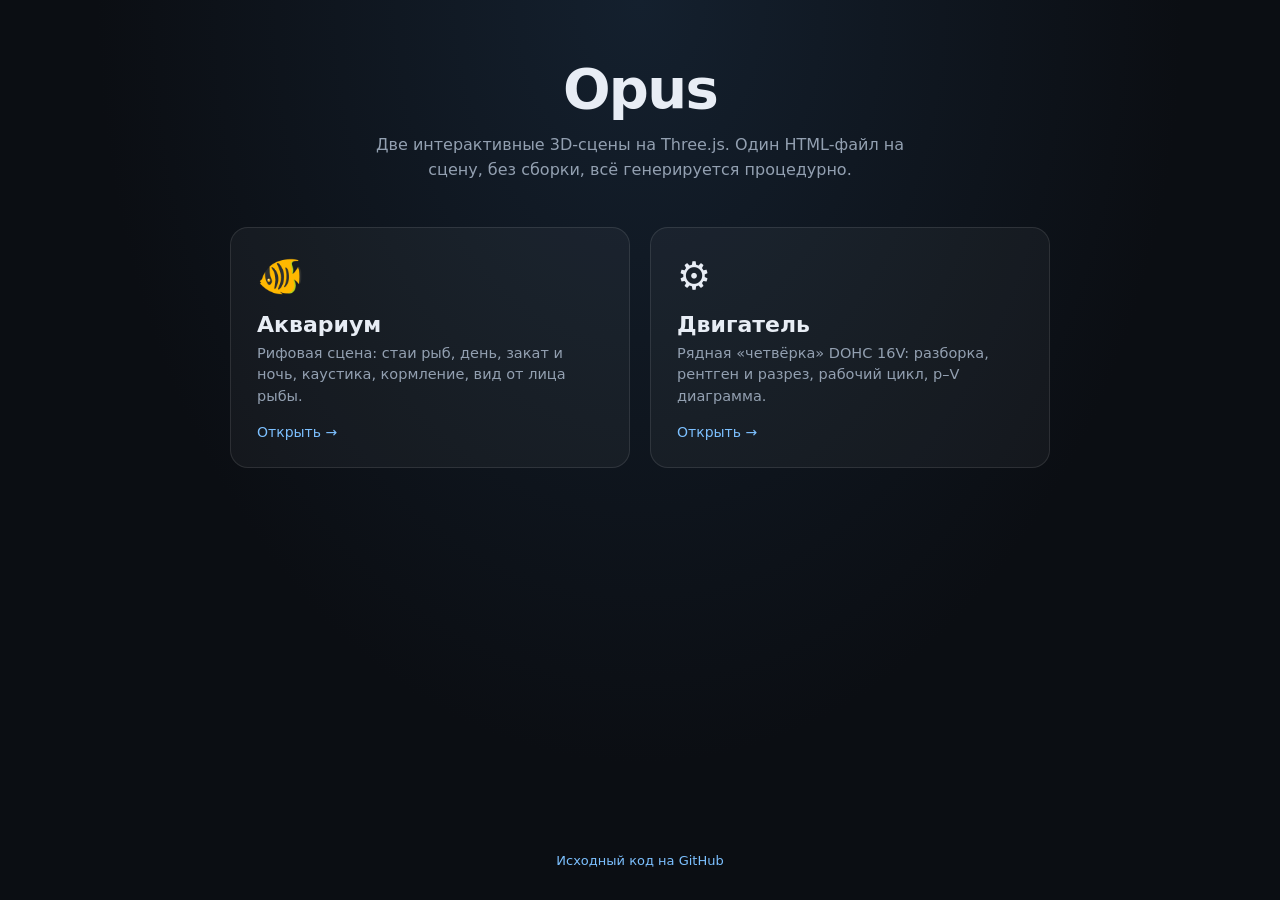
==== index.html @ bc91cc4a "Initial commit" ====
<!DOCTYPE html>
<html lang="ru">
<head>
<meta charset="utf-8">
<meta name="viewport" content="width=device-width,initial-scale=1">
<title>Opus · интерактивные 3D-сцены</title>
<meta name="description" content="Две интерактивные 3D-сцены на Three.js: аквариум и четырёхтактный двигатель.">
<style>
  :root{--bg:#0b0e13;--txt:#e8edf5;--muted:#93a0b1;--card:rgba(255,255,255,.04);--stroke:rgba(255,255,255,.1)}
  *{box-sizing:border-box}
  html,body{margin:0;min-height:100%;background:var(--bg);color:var(--txt);
    font-family:Inter,"Segoe UI",system-ui,-apple-system,Roboto,Helvetica,Arial,sans-serif;-webkit-font-smoothing:antialiased}
  body{background:radial-gradient(ellipse at 50% 0%,#14202e 0%,#0b0e13 60%) no-repeat;min-height:100vh;
    display:flex;flex-direction:column;align-items:center;padding:56px 20px 32px}
  h1{margin:0;font-size:clamp(34px,6vw,56px);letter-spacing:-.03em}
  p.lead{margin:12px 0 0;max-width:560px;text-align:center;color:var(--muted);line-height:1.55;font-size:16px}
  .grid{margin-top:44px;display:grid;grid-template-columns:repeat(auto-fit,minmax(280px,1fr));gap:20px;width:100%;max-width:820px}
  a.card{display:block;padding:26px;border-radius:18px;background:var(--card);border:1px solid var(--stroke);
    color:inherit;text-decoration:none;transition:transform .2s,border-color .2s,background .2s}
  a.card:hover{transform:translateY(-3px);border-color:rgba(120,190,255,.5);background:rgba(255,255,255,.07)}
  .emoji{font-size:38px}
  h2{margin:14px 0 6px;font-size:22px}
  .card p{margin:0;color:var(--muted);line-height:1.5;font-size:14.5px}
  .go{display:inline-block;margin-top:16px;font-size:14px;color:#7cc0ff}
  footer{margin-top:auto;padding-top:48px;color:var(--muted);font-size:13px}
  footer a{color:#7cc0ff;text-decoration:none}
</style>
</head>
<body>
  <h1>Opus</h1>
  <p class="lead">Две интерактивные 3D-сцены на Three.js. Один HTML-файл на сцену, без сборки, всё генерируется процедурно.</p>
  <div class="grid">
    <a class="card" href="Akvarium/Aquarium.html">
      <div class="emoji">🐠</div>
      <h2>Аквариум</h2>
      <p>Рифовая сцена: стаи рыб, день, закат и ночь, каустика, кормление, вид от лица рыбы.</p>
      <span class="go">Открыть →</span>
    </a>
    <a class="card" href="Engin/Engin.html">
      <div class="emoji">⚙️</div>
      <h2>Двигатель</h2>
      <p>Рядная «четвёрка» DOHC 16V: разборка, рентген и разрез, рабочий цикл, p–V диаграмма.</p>
      <span class="go">Открыть →</span>
    </a>
  </div>
  <footer><a href="https://github.com/SolasFor/Opus">Исходный код на GitHub</a></footer>
</body>
</html>
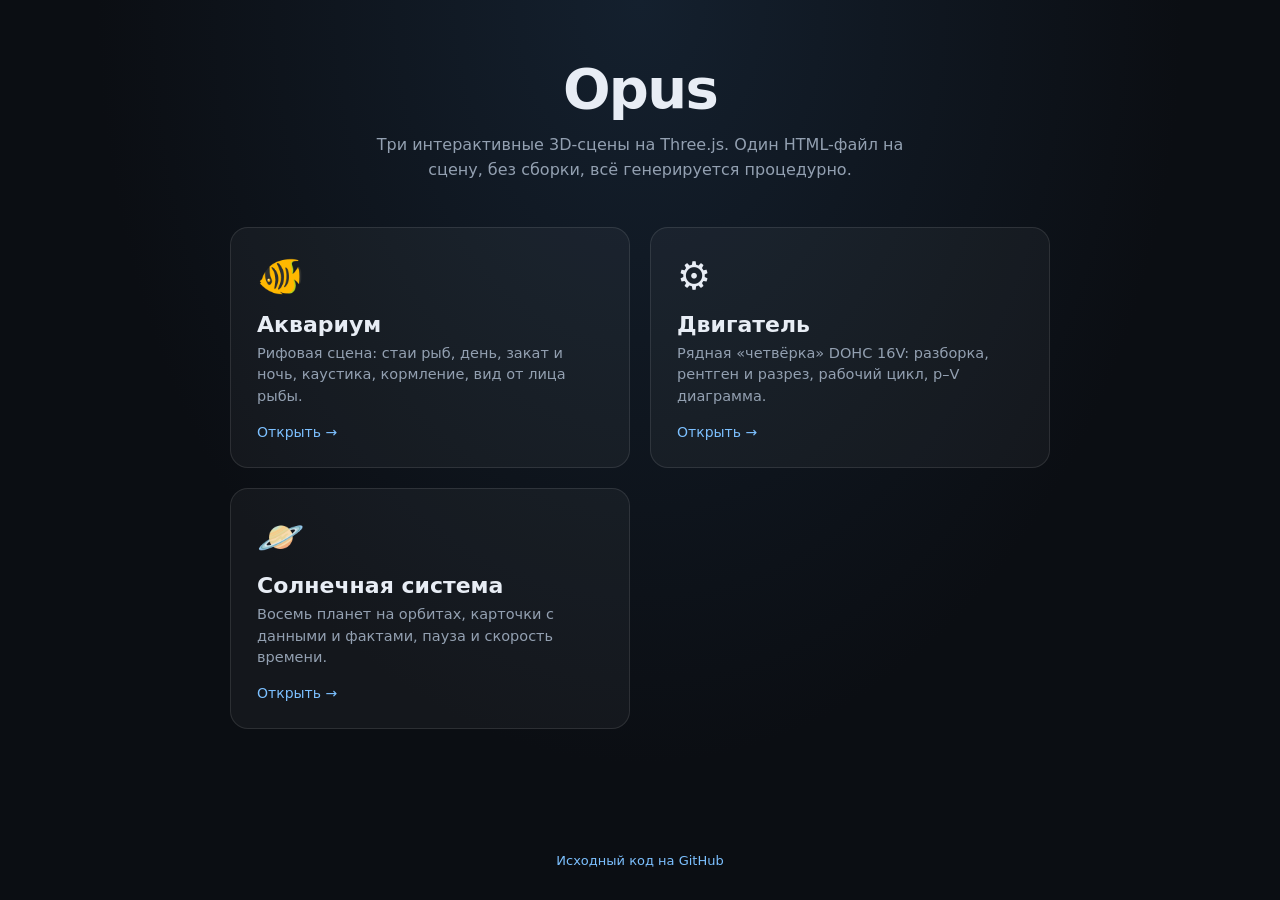
==== commit fa4cc94d: "Update landing page and README: add Solar System" ====
--- a/index.html
+++ b/index.html
@@ -4,7 +4,7 @@
 <meta charset="utf-8">
 <meta name="viewport" content="width=device-width,initial-scale=1">
 <title>Opus · интерактивные 3D-сцены</title>
-<meta name="description" content="Две интерактивные 3D-сцены на Three.js: аквариум и четырёхтактный двигатель.">
+<meta name="description" content="Три интерактивные 3D-сцены на Three.js: аквариум, четырёхтактный двигатель и Солнечная система.">
 <style>
   :root{--bg:#0b0e13;--txt:#e8edf5;--muted:#93a0b1;--card:rgba(255,255,255,.04);--stroke:rgba(255,255,255,.1)}
   *{box-sizing:border-box}
@@ -28,7 +28,7 @@
 </head>
 <body>
   <h1>Opus</h1>
-  <p class="lead">Две интерактивные 3D-сцены на Three.js. Один HTML-файл на сцену, без сборки, всё генерируется процедурно.</p>
+  <p class="lead">Три интерактивные 3D-сцены на Three.js. Один HTML-файл на сцену, без сборки, всё генерируется процедурно.</p>
   <div class="grid">
     <a class="card" href="Akvarium/Aquarium.html">
       <div class="emoji">🐠</div>
@@ -36,10 +36,16 @@
       <p>Рифовая сцена: стаи рыб, день, закат и ночь, каустика, кормление, вид от лица рыбы.</p>
       <span class="go">Открыть →</span>
     </a>
-    <a class="card" href="Engin/Engin.html">
+    <a class="card" href="Engine/Engine.html">
       <div class="emoji">⚙️</div>
       <h2>Двигатель</h2>
       <p>Рядная «четвёрка» DOHC 16V: разборка, рентген и разрез, рабочий цикл, p–V диаграмма.</p>
+      <span class="go">Открыть →</span>
+    </a>
+    <a class="card" href="SolarSystem/SolarSystem.html">
+      <div class="emoji">🪐</div>
+      <h2>Солнечная система</h2>
+      <p>Восемь планет на орбитах, карточки с данными и фактами, пауза и скорость времени.</p>
       <span class="go">Открыть →</span>
     </a>
   </div>
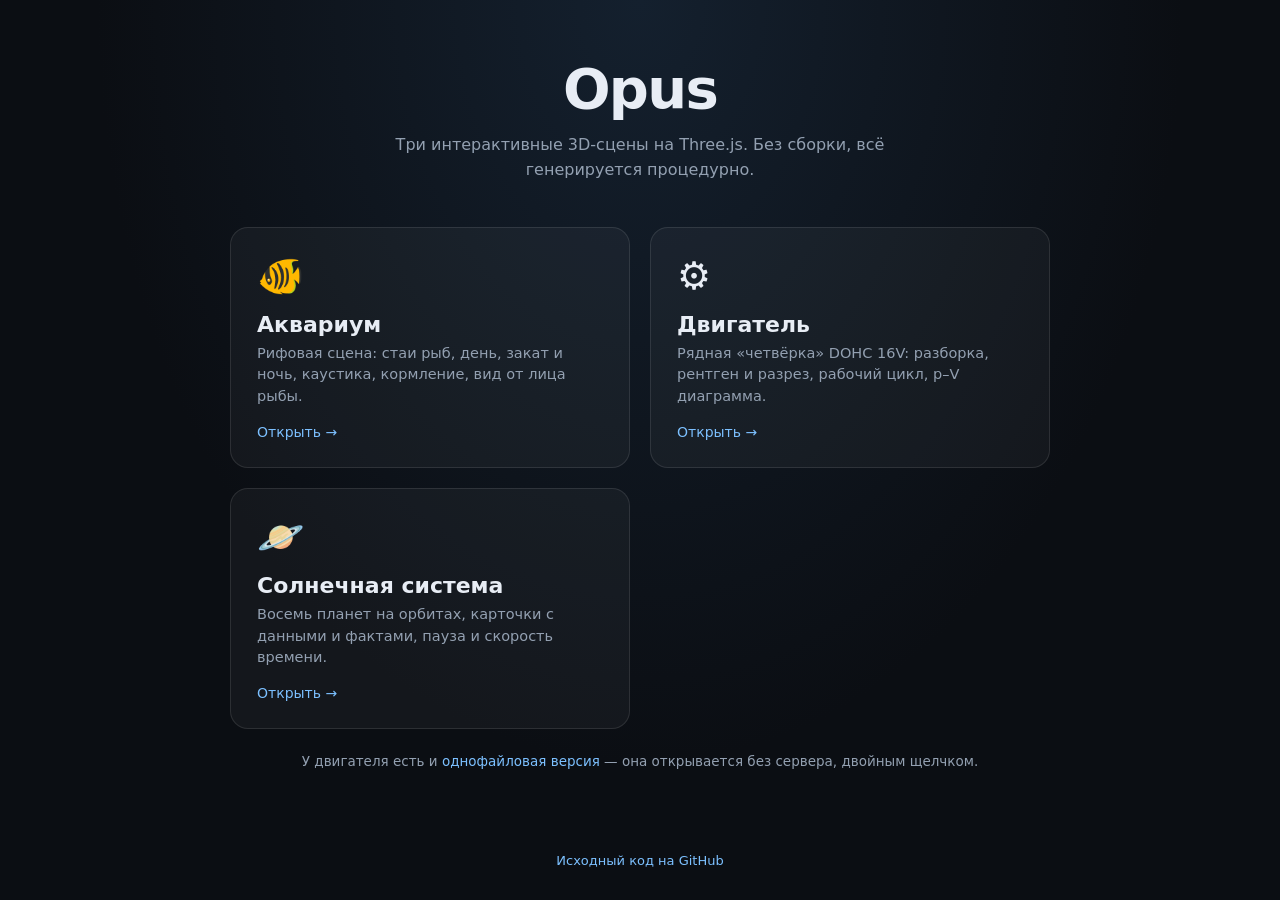
==== commit 7306f379: "site: X-01 — landing Engine card opens the modular entry" ====
--- a/index.html
+++ b/index.html
@@ -22,13 +22,15 @@
   h2{margin:14px 0 6px;font-size:22px}
   .card p{margin:0;color:var(--muted);line-height:1.5;font-size:14.5px}
   .go{display:inline-block;margin-top:16px;font-size:14px;color:#7cc0ff}
+  .note{margin:22px 0 0;max-width:820px;text-align:center;color:var(--muted);font-size:13.5px;line-height:1.5}
+  .note a{color:#7cc0ff;text-decoration:none}
   footer{margin-top:auto;padding-top:48px;color:var(--muted);font-size:13px}
   footer a{color:#7cc0ff;text-decoration:none}
 </style>
 </head>
 <body>
   <h1>Opus</h1>
-  <p class="lead">Три интерактивные 3D-сцены на Three.js. Один HTML-файл на сцену, без сборки, всё генерируется процедурно.</p>
+  <p class="lead">Три интерактивные 3D-сцены на Three.js. Без сборки, всё генерируется процедурно.</p>
   <div class="grid">
     <a class="card" href="Akvarium/Aquarium.html">
       <div class="emoji">🐠</div>
@@ -36,7 +38,7 @@
       <p>Рифовая сцена: стаи рыб, день, закат и ночь, каустика, кормление, вид от лица рыбы.</p>
       <span class="go">Открыть →</span>
     </a>
-    <a class="card" href="Engine/Engine.html">
+    <a class="card" href="Engine/">
       <div class="emoji">⚙️</div>
       <h2>Двигатель</h2>
       <p>Рядная «четвёрка» DOHC 16V: разборка, рентген и разрез, рабочий цикл, p–V диаграмма.</p>
@@ -49,6 +51,7 @@
       <span class="go">Открыть →</span>
     </a>
   </div>
+  <p class="note">У двигателя есть и <a href="Engine/Engine.html">однофайловая версия</a> — она открывается без сервера, двойным щелчком.</p>
   <footer><a href="https://github.com/SolasFor/Opus">Исходный код на GitHub</a></footer>
 </body>
 </html>
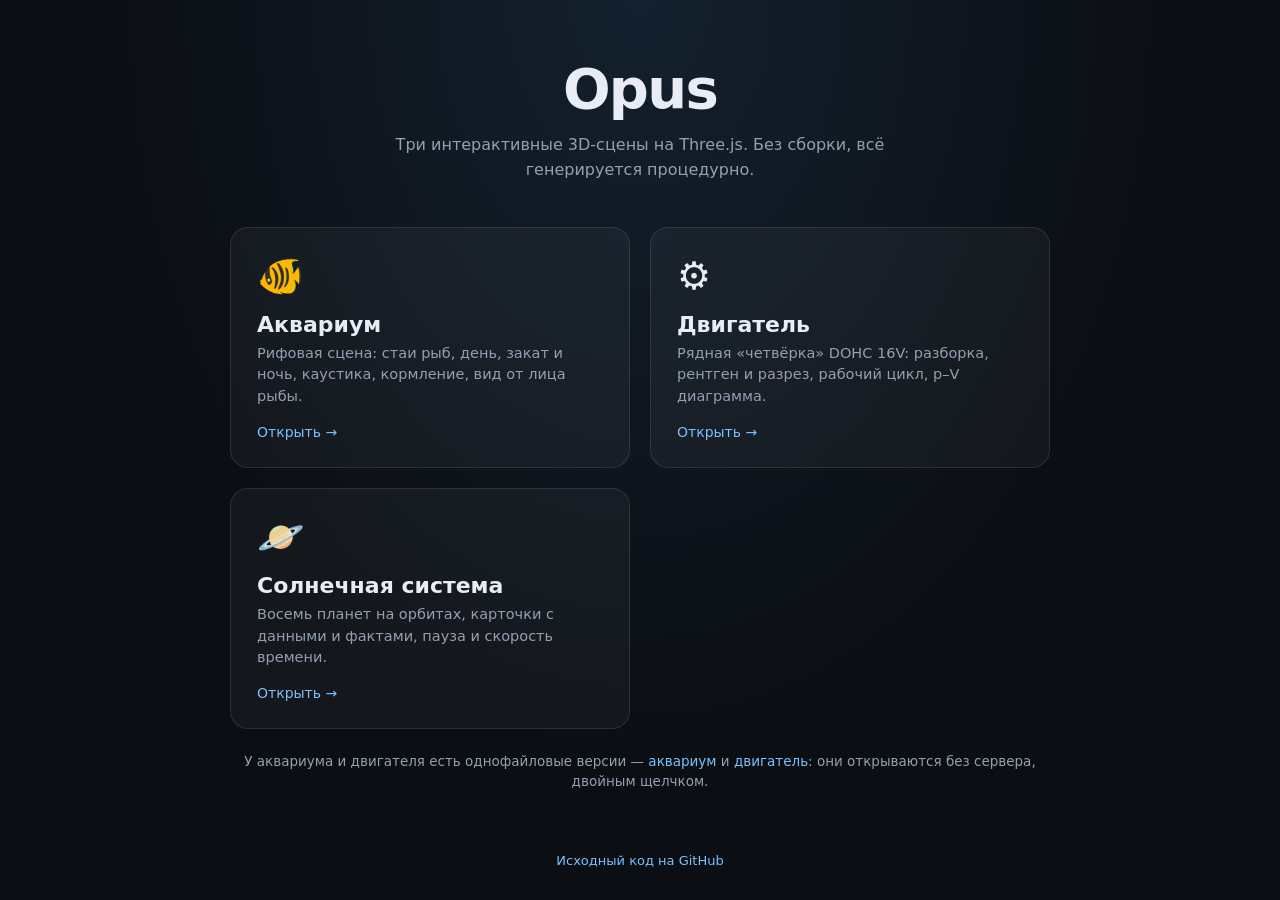
==== commit 5a662c2e: "aquarium: A-01b — links: landing and README open the modular version Akvarium/, the single-file Aqua" ====
--- a/index.html
+++ b/index.html
@@ -32,7 +32,7 @@
   <h1>Opus</h1>
   <p class="lead">Три интерактивные 3D-сцены на Three.js. Без сборки, всё генерируется процедурно.</p>
   <div class="grid">
-    <a class="card" href="Akvarium/Aquarium.html">
+    <a class="card" href="Akvarium/">
       <div class="emoji">🐠</div>
       <h2>Аквариум</h2>
       <p>Рифовая сцена: стаи рыб, день, закат и ночь, каустика, кормление, вид от лица рыбы.</p>
@@ -51,7 +51,7 @@
       <span class="go">Открыть →</span>
     </a>
   </div>
-  <p class="note">У двигателя есть и <a href="Engine/Engine.html">однофайловая версия</a> — она открывается без сервера, двойным щелчком.</p>
+  <p class="note">У аквариума и двигателя есть однофайловые версии — <a href="Akvarium/Aquarium.html">аквариум</a> и <a href="Engine/Engine.html">двигатель</a>: они открываются без сервера, двойным щелчком.</p>
   <footer><a href="https://github.com/SolasFor/Opus">Исходный код на GitHub</a></footer>
 </body>
 </html>
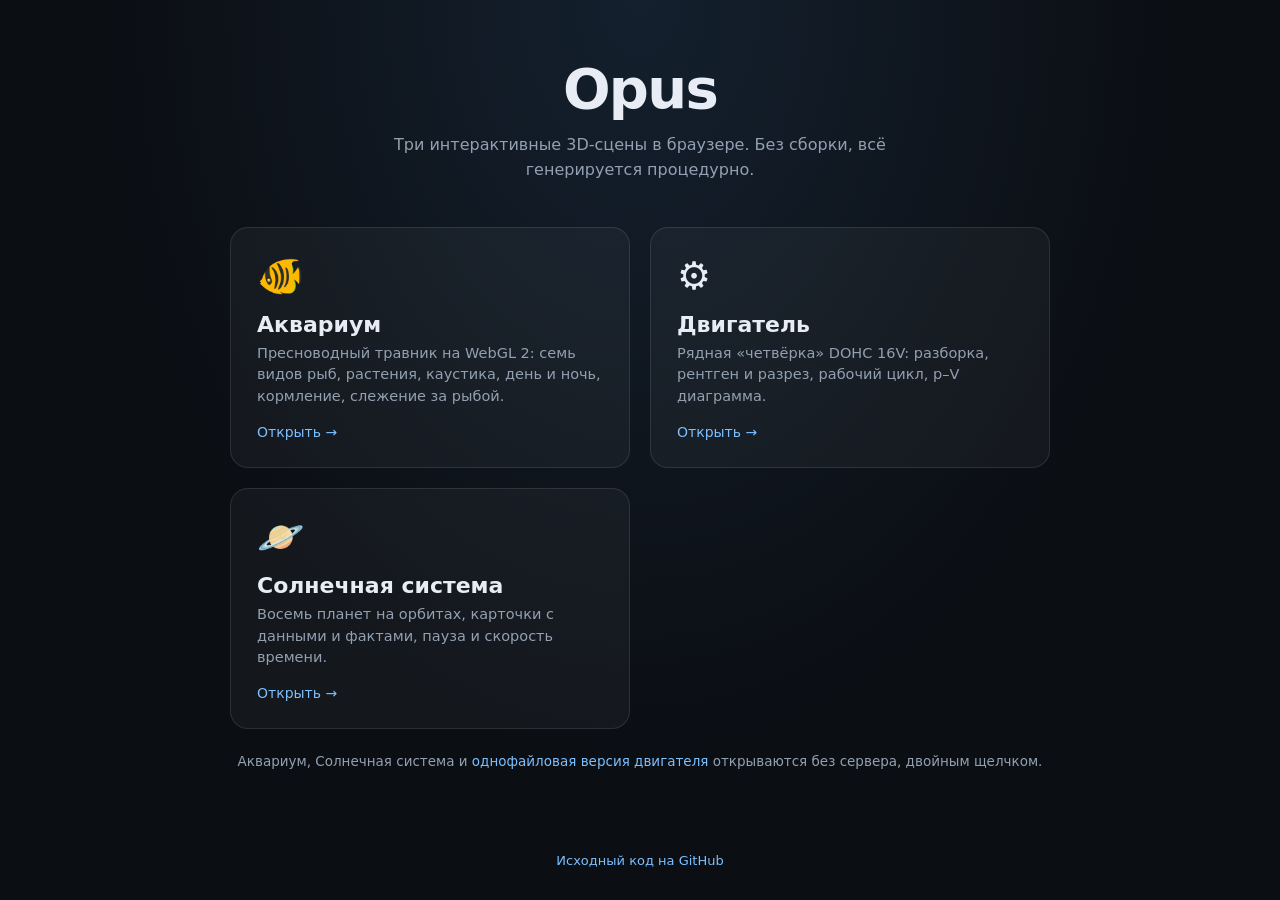
==== commit 5978c364: "Keep only Аквариум max.html in Akvarium and update docs" ====
--- a/index.html
+++ b/index.html
@@ -4,7 +4,7 @@
 <meta charset="utf-8">
 <meta name="viewport" content="width=device-width,initial-scale=1">
 <title>Opus · интерактивные 3D-сцены</title>
-<meta name="description" content="Три интерактивные 3D-сцены на Three.js: аквариум, четырёхтактный двигатель и Солнечная система.">
+<meta name="description" content="Три интерактивные 3D-сцены в браузере: аквариум, четырёхтактный двигатель и Солнечная система.">
 <style>
   :root{--bg:#0b0e13;--txt:#e8edf5;--muted:#93a0b1;--card:rgba(255,255,255,.04);--stroke:rgba(255,255,255,.1)}
   *{box-sizing:border-box}
@@ -30,12 +30,12 @@
 </head>
 <body>
   <h1>Opus</h1>
-  <p class="lead">Три интерактивные 3D-сцены на Three.js. Без сборки, всё генерируется процедурно.</p>
+  <p class="lead">Три интерактивные 3D-сцены в браузере. Без сборки, всё генерируется процедурно.</p>
   <div class="grid">
-    <a class="card" href="Akvarium/">
+    <a class="card" href="Akvarium/%D0%90%D0%BA%D0%B2%D0%B0%D1%80%D0%B8%D1%83%D0%BC%20max.html">
       <div class="emoji">🐠</div>
       <h2>Аквариум</h2>
-      <p>Рифовая сцена: стаи рыб, день, закат и ночь, каустика, кормление, вид от лица рыбы.</p>
+      <p>Пресноводный травник на WebGL 2: семь видов рыб, растения, каустика, день и ночь, кормление, слежение за рыбой.</p>
       <span class="go">Открыть →</span>
     </a>
     <a class="card" href="Engine/">
@@ -51,7 +51,7 @@
       <span class="go">Открыть →</span>
     </a>
   </div>
-  <p class="note">У аквариума и двигателя есть однофайловые версии — <a href="Akvarium/Aquarium.html">аквариум</a> и <a href="Engine/Engine.html">двигатель</a>: они открываются без сервера, двойным щелчком.</p>
+  <p class="note">Аквариум, Солнечная система и <a href="Engine/Engine.html">однофайловая версия двигателя</a> открываются без сервера, двойным щелчком.</p>
   <footer><a href="https://github.com/SolasFor/Opus">Исходный код на GitHub</a></footer>
 </body>
 </html>
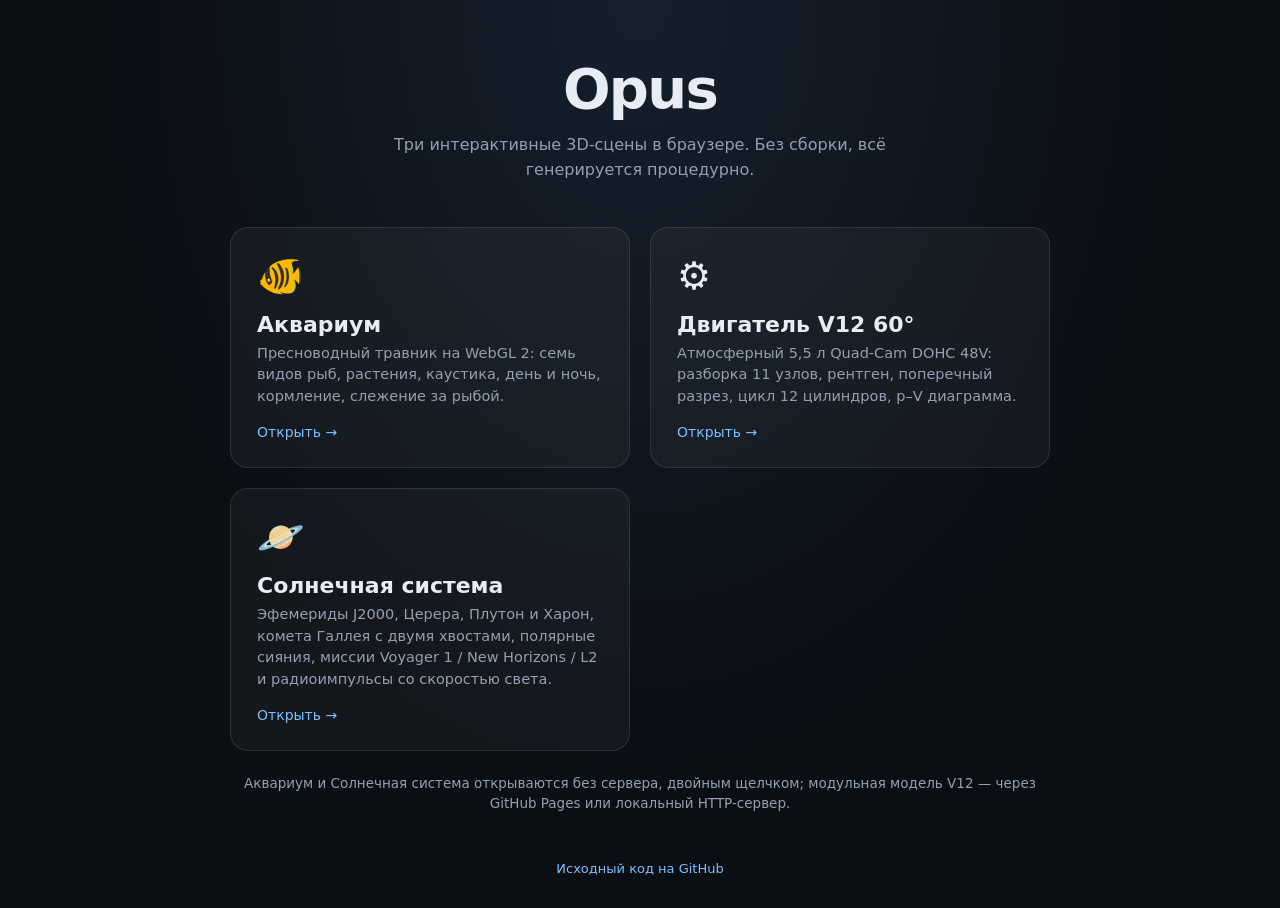
==== commit 9a4352cc: "feat: modular V12 engine architecture and photorealistic solar system overhaul - Engine: migrate to " ====
--- a/index.html
+++ b/index.html
@@ -40,18 +40,18 @@
     </a>
     <a class="card" href="Engine/">
       <div class="emoji">⚙️</div>
-      <h2>Двигатель</h2>
-      <p>Рядная «четвёрка» DOHC 16V: разборка, рентген и разрез, рабочий цикл, p–V диаграмма.</p>
+      <h2>Двигатель V12 60°</h2>
+      <p>Атмосферный 5,5 л Quad-Cam DOHC 48V: разборка 11 узлов, рентген, поперечный разрез, цикл 12 цилиндров, p–V диаграмма.</p>
       <span class="go">Открыть →</span>
     </a>
     <a class="card" href="SolarSystem/SolarSystem.html">
       <div class="emoji">🪐</div>
       <h2>Солнечная система</h2>
-      <p>Восемь планет на орбитах, карточки с данными и фактами, пауза и скорость времени.</p>
+      <p>Эфемериды J2000, Церера, Плутон и Харон, комета Галлея с двумя хвостами, полярные сияния, миссии Voyager 1 / New Horizons / L2 и радиоимпульсы со скоростью света.</p>
       <span class="go">Открыть →</span>
     </a>
   </div>
-  <p class="note">Аквариум, Солнечная система и <a href="Engine/Engine.html">однофайловая версия двигателя</a> открываются без сервера, двойным щелчком.</p>
+  <p class="note">Аквариум и Солнечная система открываются без сервера, двойным щелчком; модульная модель V12 — через GitHub Pages или локальный HTTP-сервер.</p>
   <footer><a href="https://github.com/SolasFor/Opus">Исходный код на GitHub</a></footer>
 </body>
 </html>
